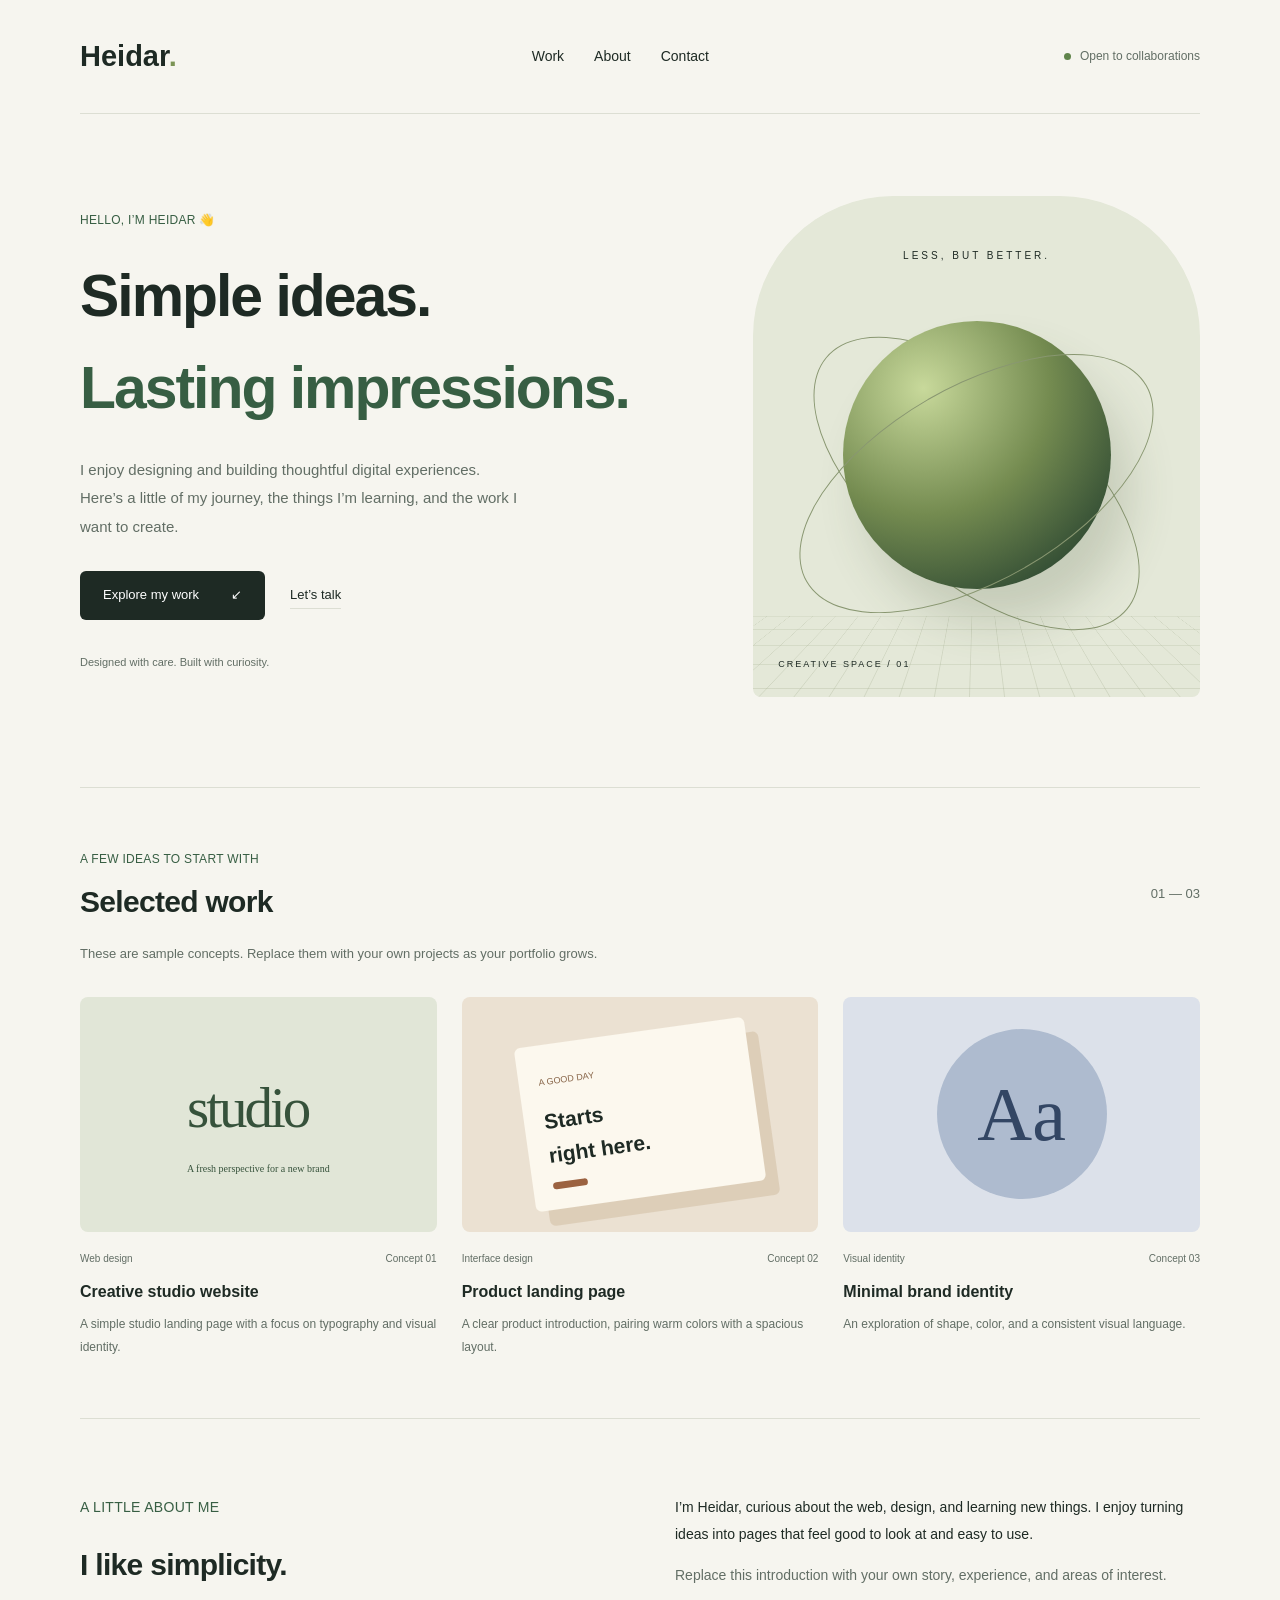
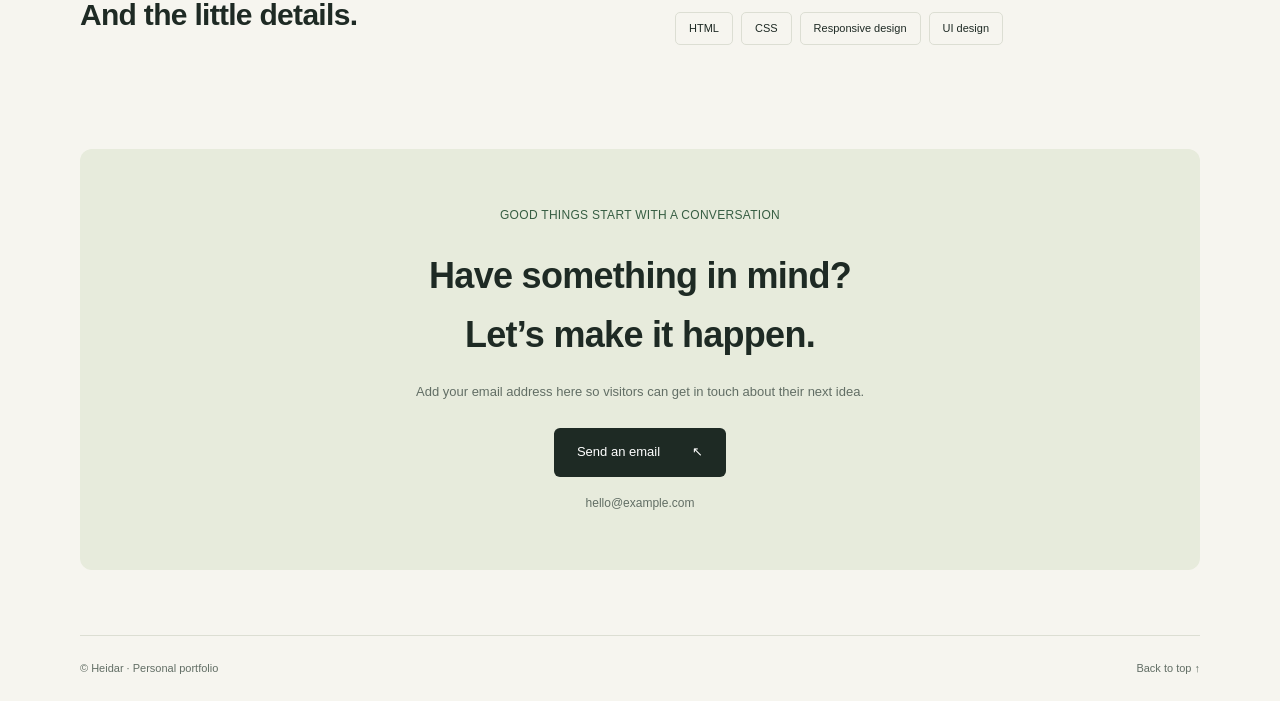
==== index.html @ d3fbb0aa "Create English static portfolio for cPanel hosting" ====
<!doctype html>
<html lang="en" dir="ltr">
<head>
  <meta charset="utf-8">
  <meta name="viewport" content="width=device-width, initial-scale=1">
  <meta name="description" content="Heidar’s personal portfolio. Explore selected projects, skills, and ways to get in touch.">
  <meta name="theme-color" content="#151d19">
  <title>Heidar — Personal Portfolio</title>
  <link rel="stylesheet" href="assets/style.css">
</head>
<body>
  <a class="skip" href="#main">Skip to content</a>
  <header class="header wrap">
    <a class="brand" href="./" aria-label="Home">Heidar<span>.</span></a>
    <nav aria-label="Main navigation"><a href="#projects">Work</a><a href="#about">About</a><a href="#contact">Contact</a></nav>
    <span class="availability"><i aria-hidden="true"></i> Open to collaborations</span>
  </header>
  <main id="main">
    <section class="hero wrap">
      <div class="hero-copy">
        <p class="eyebrow">HELLO, I’M HEIDAR 👋</p>
        <h1>Simple ideas.<br><em>Lasting impressions.</em></h1>
        <p class="intro">I enjoy designing and building thoughtful digital experiences. Here’s a little of my journey, the things I’m learning, and the work I want to create.</p>
        <div class="actions"><a class="button" href="#projects">Explore my work <span aria-hidden="true">↙</span></a><a class="text-link" href="#contact">Let’s talk</a></div>
        <p class="small-note">Designed with care. Built with curiosity.</p>
      </div>
      <div class="art" role="img" aria-label="Abstract green sphere with orbital lines">
        <span class="art-label" dir="ltr">LESS, BUT BETTER.</span>
        <div class="orbit orbit-one"></div><div class="orbit orbit-two"></div><div class="sphere"></div><div class="art-grid"></div>
        <span class="art-footer" dir="ltr">CREATIVE SPACE / 01</span>
      </div>
    </section>
    <section id="projects" class="section wrap">
      <div class="section-heading"><div><p class="eyebrow">A FEW IDEAS TO START WITH</p><h2>Selected work</h2></div><span class="muted">01 — 03</span></div>
      <p class="section-description">These are sample concepts. Replace them with your own projects as your portfolio grows.</p>
      <div class="projects">
        <article class="project"><div class="project-art visual-one" aria-hidden="true"><span class="mock-word">studio<span>A fresh perspective for a new brand</span></span></div><div class="project-meta"><span>Web design</span><span>Concept 01</span></div><h3>Creative studio website</h3><p>A simple studio landing page with a focus on typography and visual identity.</p></article>
        <article class="project"><div class="project-art visual-two" aria-hidden="true"><div class="mock-card"><span>A GOOD DAY</span><strong>Starts<br>right here.</strong><i></i></div></div><div class="project-meta"><span>Interface design</span><span>Concept 02</span></div><h3>Product landing page</h3><p>A clear product introduction, pairing warm colors with a spacious layout.</p></article>
        <article class="project"><div class="project-art visual-three" aria-hidden="true"><span class="mock-circle"></span><span class="mock-letter">Aa</span></div><div class="project-meta"><span>Visual identity</span><span>Concept 03</span></div><h3>Minimal brand identity</h3><p>An exploration of shape, color, and a consistent visual language.</p></article>
      </div>
    </section>
    <section id="about" class="section wrap about">
      <div><p class="eyebrow">A LITTLE ABOUT ME</p><h2>I like simplicity.<br>And the little details.</h2></div>
      <div><p>I’m Heidar, curious about the web, design, and learning new things. I enjoy turning ideas into pages that feel good to look at and easy to use.</p><p class="muted">Replace this introduction with your own story, experience, and areas of interest.</p><div class="skills" aria-label="Skills"><span dir="ltr">HTML</span><span dir="ltr">CSS</span><span>Responsive design</span><span>UI design</span></div></div>
    </section>
    <section id="contact" class="contact wrap"><p class="eyebrow">GOOD THINGS START WITH A CONVERSATION</p><h2>Have something in mind?<br>Let’s make it happen.</h2><p>Add your email address here so visitors can get in touch about their next idea.</p><a class="button" href="mailto:hello@example.com">Send an email <span aria-hidden="true">↖</span></a><span class="email" dir="ltr">hello@example.com</span></section>
  </main>
  <footer class="wrap footer"><span>© Heidar · Personal portfolio</span><a href="#main">Back to top ↑</a></footer>
</body>
</html>
---- assets/style.css ----
:root{--bg:#f6f5ef;--ink:#1e2a24;--muted:#626e65;--green:#375e43;--line:#dcded3;--lime:#d7e6ad}*{box-sizing:border-box}html{scroll-behavior:smooth;scroll-padding-top:30px}body{margin:0;background:var(--bg);color:var(--ink);font-family:Arial,Helvetica,sans-serif;line-height:1.9}a{color:inherit;text-decoration:none}a:focus-visible{outline:3px solid #71984a;outline-offset:6px}a:hover{color:var(--green)}.wrap{width:min(1120px,calc(100% - 64px));margin-inline:auto}.header{display:flex;align-items:center;justify-content:space-between;padding-block:29px;border-bottom:1px solid var(--line);gap:20px}.brand{font-size:29px;font-weight:bold}.brand span{color:#7b9455}nav{display:flex;gap:30px;font-size:14px}.availability{display:flex;align-items:center;gap:9px;color:var(--muted);font-size:12px}.availability i{width:7px;height:7px;background:#60844b;border-radius:50%}.hero{display:grid;grid-template-columns:1.35fr 1fr;gap:70px;align-items:center;padding-block:82px 90px}.eyebrow{font-size:12px;color:var(--green);margin:0 0 19px;letter-spacing:.3px}h1{font-size:clamp(38px,4.6vw,62px);line-height:1.55;letter-spacing:-2px;margin:0 0 23px}h1 em{font-style:normal;color:var(--green)}.intro{max-width:440px;color:var(--muted);font-size:15px}.actions{display:flex;gap:25px;align-items:center;margin-top:30px}.button{background:var(--ink);color:white;display:inline-flex;align-items:center;gap:32px;border-radius:6px;padding:12px 23px;font-size:13px}.button:hover{background:var(--green);color:white}.text-link{font-size:13px;border-bottom:1px solid var(--line)}.small-note{font-size:11px;color:var(--muted);margin-top:32px}.art{position:relative;aspect-ratio:1/1.12;background:#e4e8d8;border-radius:140px 140px 8px 8px;overflow:hidden;isolation:isolate}.art-label{position:absolute;top:50px;width:100%;text-align:center;font-size:10px;letter-spacing:3px}.sphere{position:absolute;width:60%;aspect-ratio:1;top:25%;left:20%;border-radius:50%;background:radial-gradient(circle at 30% 25%,#c8d99b,#748b50 46%,#2b4631 86%);box-shadow:20px 35px 45px #45573430;z-index:2}.orbit{position:absolute;border:1px solid #899771;border-radius:50%;width:88%;height:39%;top:38%;left:6%;transform:rotate(-30deg);z-index:3}.orbit-two{transform:rotate(40deg);z-index:1}.art-grid{position:absolute;inset:70% -30% -30%;background-image:linear-gradient(#abb59855 1px,transparent 1px),linear-gradient(90deg,#abb59855 1px,transparent 1px);background-size:35px 35px;transform:perspective(160px) rotateX(35deg)}.art-footer{position:absolute;bottom:23px;left:25px;font-size:9px;letter-spacing:2px}.section{padding-block:60px;border-top:1px solid var(--line)}.section-heading{display:flex;justify-content:space-between;align-items:center}.section-heading .eyebrow{margin-bottom:7px}h2{font-size:30px;line-height:1.65;letter-spacing:-.7px;margin:0 0 15px}.muted,.section-description{color:var(--muted);font-size:13px}.section-description{margin:0 0 30px}.projects{display:grid;grid-template-columns:repeat(3,1fr);gap:25px}.project-art{height:235px;position:relative;display:grid;place-items:center;overflow:hidden;border-radius:8px}.visual-one{background:#e1e6d7}.mock-word{font-family:Georgia,serif;font-size:57px;letter-spacing:-3px;color:#36523b}.mock-word span{display:block;font:10px Tahoma;letter-spacing:0;text-align:center}.visual-two{background:#ebe1d2}.mock-card{background:#fcf8ee;width:65%;padding:20px;transform:rotate(-8deg);box-shadow:12px 16px 0 #cfbba080;border-radius:6px}.mock-card>span{font-size:9px;color:#866346}.mock-card strong{display:block;font-size:21px;line-height:1.6;margin:10px 0}.mock-card i{display:block;width:35px;height:7px;background:#9b6240;border-radius:5px}.visual-three{background:#dce1ea}.mock-circle{position:absolute;width:170px;height:170px;background:#aebbcf;border-radius:50%}.mock-letter{font:76px Georgia,serif;z-index:1;color:#334664}.project-meta{display:flex;justify-content:space-between;color:var(--muted);font-size:10px;margin-top:17px}.project h3{font-size:16px;margin:9px 0 6px}.project p{font-size:12px;color:var(--muted);margin:0}.about{display:grid;grid-template-columns:1fr 1fr;gap:70px;padding-block:75px}.about p{font-size:14px;margin-top:0}.skills{display:flex;flex-wrap:wrap;gap:8px;margin-top:24px}.skills span{border:1px solid var(--line);padding:5px 13px;border-radius:5px;font-size:11px}.contact{background:#e7ebdc;border-radius:12px;padding:55px;text-align:center;margin-block:20px 65px}.contact h2{font-size:36px}.contact>p:not(.eyebrow){color:var(--muted);font-size:13px;margin-bottom:24px}.email{display:block;font-size:12px;color:var(--muted);margin-top:15px}.footer{display:flex;justify-content:space-between;border-top:1px solid var(--line);padding-block:22px;color:var(--muted);font-size:11px}.skip{position:absolute;top:-100px;right:20px;background:var(--ink);color:white;padding:10px;z-index:10}.skip:focus{top:10px}@media(max-width:800px){.hero{gap:30px;padding-block:50px}.projects{gap:15px}.project-art{height:190px}.about{gap:35px}nav{gap:18px}.availability{display:none}}@media(max-width:600px){.wrap{width:calc(100% - 36px)}.header{padding-block:20px}.brand{font-size:24px}nav{font-size:12px;gap:16px}.hero{grid-template-columns:1fr;gap:35px;padding-block:40px 50px}h1{font-size:39px}.art{max-width:340px;width:100%;justify-self:center;aspect-ratio:1}.projects{grid-template-columns:1fr;gap:32px}.project-art{height:260px}.section{padding-block:40px}h2{font-size:26px}.about{grid-template-columns:1fr;gap:15px}.contact{padding:35px 22px;margin-bottom:40px}.contact h2{font-size:29px}.footer{font-size:10px;gap:15px}.actions{gap:20px}}@media(prefers-reduced-motion:reduce){html{scroll-behavior:auto}}
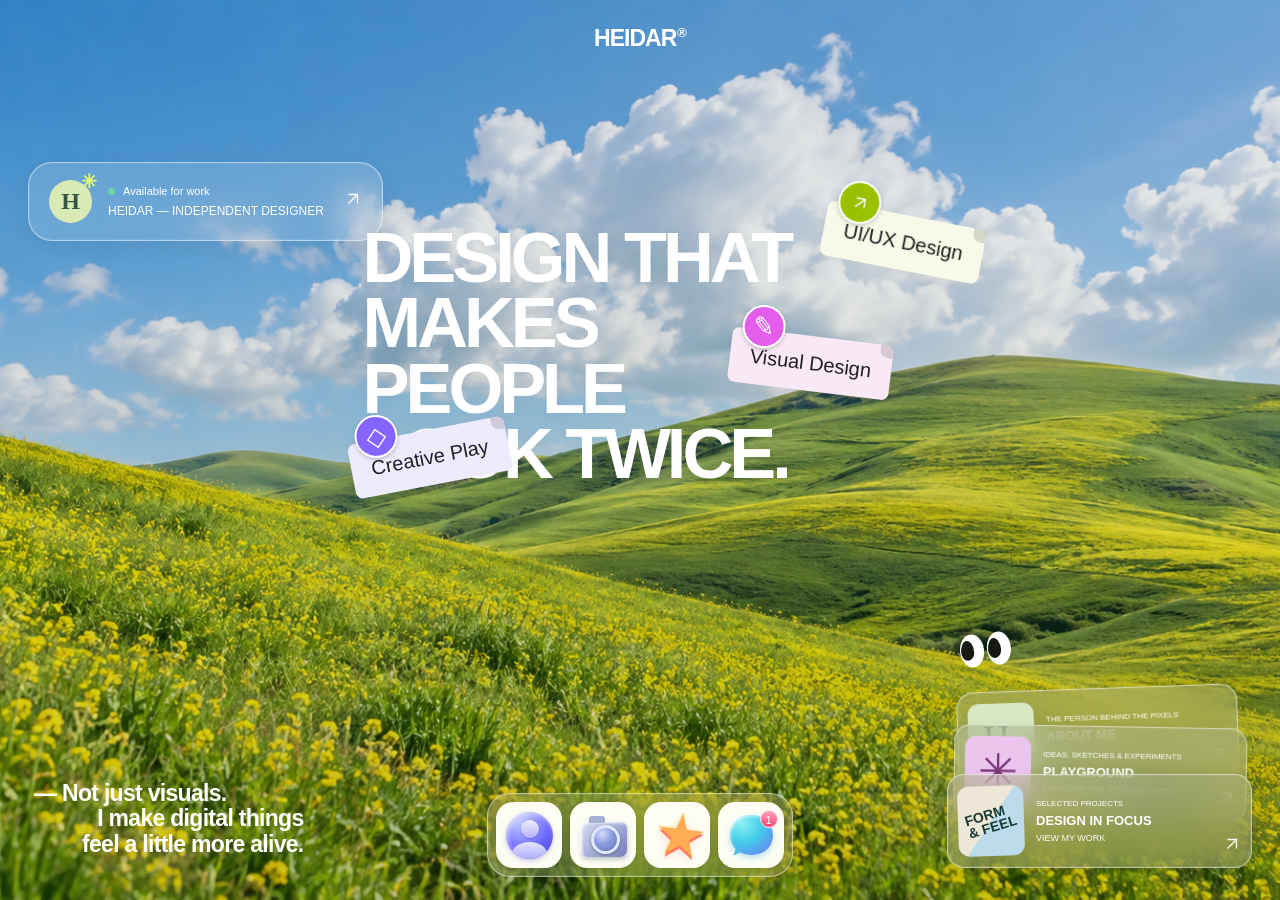
==== commit 0e1fa55a: "Redesign portfolio with landscape landing and glass navigation" ====
--- a/index.html
+++ b/index.html
@@ -1,50 +1,34 @@
 <!doctype html>
-<html lang="en" dir="ltr">
+<html lang="en">
 <head>
-  <meta charset="utf-8">
-  <meta name="viewport" content="width=device-width, initial-scale=1">
-  <meta name="description" content="Heidar’s personal portfolio. Explore selected projects, skills, and ways to get in touch.">
-  <meta name="theme-color" content="#151d19">
-  <title>Heidar — Personal Portfolio</title>
-  <link rel="stylesheet" href="assets/style.css">
+<meta charset="utf-8"><meta name="viewport" content="width=device-width, initial-scale=1">
+<meta name="description" content="Heidar — independent designer creating thoughtful digital experiences, visual identities and creative experiments.">
+<meta name="theme-color" content="#628791"><title>Heidar — Designer & Creative</title>
+<link rel="stylesheet" href="assets/style.css">
 </head>
-<body>
-  <a class="skip" href="#main">Skip to content</a>
-  <header class="header wrap">
-    <a class="brand" href="./" aria-label="Home">Heidar<span>.</span></a>
-    <nav aria-label="Main navigation"><a href="#projects">Work</a><a href="#about">About</a><a href="#contact">Contact</a></nav>
-    <span class="availability"><i aria-hidden="true"></i> Open to collaborations</span>
-  </header>
-  <main id="main">
-    <section class="hero wrap">
-      <div class="hero-copy">
-        <p class="eyebrow">HELLO, I’M HEIDAR 👋</p>
-        <h1>Simple ideas.<br><em>Lasting impressions.</em></h1>
-        <p class="intro">I enjoy designing and building thoughtful digital experiences. Here’s a little of my journey, the things I’m learning, and the work I want to create.</p>
-        <div class="actions"><a class="button" href="#projects">Explore my work <span aria-hidden="true">↙</span></a><a class="text-link" href="#contact">Let’s talk</a></div>
-        <p class="small-note">Designed with care. Built with curiosity.</p>
-      </div>
-      <div class="art" role="img" aria-label="Abstract green sphere with orbital lines">
-        <span class="art-label" dir="ltr">LESS, BUT BETTER.</span>
-        <div class="orbit orbit-one"></div><div class="orbit orbit-two"></div><div class="sphere"></div><div class="art-grid"></div>
-        <span class="art-footer" dir="ltr">CREATIVE SPACE / 01</span>
-      </div>
-    </section>
-    <section id="projects" class="section wrap">
-      <div class="section-heading"><div><p class="eyebrow">A FEW IDEAS TO START WITH</p><h2>Selected work</h2></div><span class="muted">01 — 03</span></div>
-      <p class="section-description">These are sample concepts. Replace them with your own projects as your portfolio grows.</p>
-      <div class="projects">
-        <article class="project"><div class="project-art visual-one" aria-hidden="true"><span class="mock-word">studio<span>A fresh perspective for a new brand</span></span></div><div class="project-meta"><span>Web design</span><span>Concept 01</span></div><h3>Creative studio website</h3><p>A simple studio landing page with a focus on typography and visual identity.</p></article>
-        <article class="project"><div class="project-art visual-two" aria-hidden="true"><div class="mock-card"><span>A GOOD DAY</span><strong>Starts<br>right here.</strong><i></i></div></div><div class="project-meta"><span>Interface design</span><span>Concept 02</span></div><h3>Product landing page</h3><p>A clear product introduction, pairing warm colors with a spacious layout.</p></article>
-        <article class="project"><div class="project-art visual-three" aria-hidden="true"><span class="mock-circle"></span><span class="mock-letter">Aa</span></div><div class="project-meta"><span>Visual identity</span><span>Concept 03</span></div><h3>Minimal brand identity</h3><p>An exploration of shape, color, and a consistent visual language.</p></article>
-      </div>
-    </section>
-    <section id="about" class="section wrap about">
-      <div><p class="eyebrow">A LITTLE ABOUT ME</p><h2>I like simplicity.<br>And the little details.</h2></div>
-      <div><p>I’m Heidar, curious about the web, design, and learning new things. I enjoy turning ideas into pages that feel good to look at and easy to use.</p><p class="muted">Replace this introduction with your own story, experience, and areas of interest.</p><div class="skills" aria-label="Skills"><span dir="ltr">HTML</span><span dir="ltr">CSS</span><span>Responsive design</span><span>UI design</span></div></div>
-    </section>
-    <section id="contact" class="contact wrap"><p class="eyebrow">GOOD THINGS START WITH A CONVERSATION</p><h2>Have something in mind?<br>Let’s make it happen.</h2><p>Add your email address here so visitors can get in touch about their next idea.</p><a class="button" href="mailto:hello@example.com">Send an email <span aria-hidden="true">↖</span></a><span class="email" dir="ltr">hello@example.com</span></section>
-  </main>
-  <footer class="wrap footer"><span>© Heidar · Personal portfolio</span><a href="#main">Back to top ↑</a></footer>
-</body>
-</html>
+<body class="landing">
+<a class="skip" href="#main">Skip to content</a>
+<header class="wordmark"><a href="./">HEIDAR<span>®</span></a></header>
+<main id="main" class="scene">
+<a class="designer glass" href="about.html"><span class="avatar" aria-hidden="true">H<span>✳</span></span><span><span class="status"><i></i>Available for work</span><strong>HEIDAR — INDEPENDENT DESIGNER</strong></span><span class="designer-arrow"><svg viewBox="0 0 24 24" width="18" height="18" fill="none" stroke="currentColor" stroke-width="1.7" aria-hidden="true"><path d="M6 18 18 6M6 6h12v12"/></svg></span></a>
+<div class="headline">
+<h1>DESIGN THAT<br>MAKES<br>PEOPLE<br>LOOK TWICE.</h1>
+<a class="sticker sticker-ui" href="work.html"><span class="sticker-icon"><svg viewBox="0 0 24 24" width="18" height="18" fill="none" stroke="currentColor" stroke-width="1.7" aria-hidden="true"><path d="M6 18 18 6M6 6h12v12"/></svg></span><span>UI/UX Design</span><i></i></a>
+<a class="sticker sticker-art" href="playground.html"><span class="sticker-icon">✎</span><span>Visual Design</span><i></i></a>
+<a class="sticker sticker-3d" href="playground.html"><span class="sticker-icon">◇</span><span>Creative Play</span><i></i></a>
+</div>
+<p class="manifesto"><span aria-hidden="true">—</span> Not just visuals.<br><span class="indent">I make digital things<br>feel a little more alive.</span></p>
+<div class="eyes" aria-hidden="true"><span></span><span></span></div>
+<div class="project-stack" aria-label="Explore my portfolio">
+<a class="stack-card card-back glass" href="about.html"><span class="thumb thumb-about">H.</span><span class="card-copy"><small>THE PERSON BEHIND THE PIXELS</small><strong>ABOUT ME</strong><span>Read my story</span></span><span class="card-arrow"><svg viewBox="0 0 24 24" width="18" height="18" fill="none" stroke="currentColor" stroke-width="1.7" aria-hidden="true"><path d="M6 18 18 6M6 6h12v12"/></svg></span></a>
+<a class="stack-card card-middle glass" href="playground.html"><span class="thumb thumb-play">✳</span><span class="card-copy"><small>IDEAS, SKETCHES & EXPERIMENTS</small><strong>PLAYGROUND</strong><span>Explore the possibilities</span></span><span class="card-arrow"><svg viewBox="0 0 24 24" width="18" height="18" fill="none" stroke="currentColor" stroke-width="1.7" aria-hidden="true"><path d="M6 18 18 6M6 6h12v12"/></svg></span></a>
+<a class="stack-card card-front glass" href="work.html"><span class="thumb thumb-work"><span>FORM<br>& FEEL</span></span><span class="card-copy"><small>SELECTED PROJECTS</small><strong>DESIGN IN FOCUS</strong><span>View my work</span></span><span class="card-arrow"><svg viewBox="0 0 24 24" width="18" height="18" fill="none" stroke="currentColor" stroke-width="1.7" aria-hidden="true"><path d="M6 18 18 6M6 6h12v12"/></svg></span></a>
+</div>
+</main>
+<nav class="dock glass" aria-label="Main navigation">
+<a class="dock-link" href="about.html" aria-label="About me"><span class="dock-icon icon-person" aria-hidden="true"><i></i></span><span class="tooltip">About me</span></a>
+<a class="dock-link" href="work.html" aria-label="Selected work"><span class="dock-icon icon-camera" aria-hidden="true"><i></i></span><span class="tooltip">Work</span></a>
+<a class="dock-link" href="playground.html" aria-label="Creative playground"><span class="dock-icon icon-star" aria-hidden="true">★</span><span class="tooltip">Playground</span></a>
+<a class="dock-link" href="contact.html" aria-label="Get in touch"><span class="dock-icon icon-chat" aria-hidden="true"><i>1</i></span><span class="tooltip">Let’s talk</span></a>
+</nav>
+</body></html>
--- a/assets/style.css
+++ b/assets/style.css
@@ -1 +1,3 @@
-:root{--bg:#f6f5ef;--ink:#1e2a24;--muted:#626e65;--green:#375e43;--line:#dcded3;--lime:#d7e6ad}*{box-sizing:border-box}html{scroll-behavior:smooth;scroll-padding-top:30px}body{margin:0;background:var(--bg);color:var(--ink);font-family:Arial,Helvetica,sans-serif;line-height:1.9}a{color:inherit;text-decoration:none}a:focus-visible{outline:3px solid #71984a;outline-offset:6px}a:hover{color:var(--green)}.wrap{width:min(1120px,calc(100% - 64px));margin-inline:auto}.header{display:flex;align-items:center;justify-content:space-between;padding-block:29px;border-bottom:1px solid var(--line);gap:20px}.brand{font-size:29px;font-weight:bold}.brand span{color:#7b9455}nav{display:flex;gap:30px;font-size:14px}.availability{display:flex;align-items:center;gap:9px;color:var(--muted);font-size:12px}.availability i{width:7px;height:7px;background:#60844b;border-radius:50%}.hero{display:grid;grid-template-columns:1.35fr 1fr;gap:70px;align-items:center;padding-block:82px 90px}.eyebrow{font-size:12px;color:var(--green);margin:0 0 19px;letter-spacing:.3px}h1{font-size:clamp(38px,4.6vw,62px);line-height:1.55;letter-spacing:-2px;margin:0 0 23px}h1 em{font-style:normal;color:var(--green)}.intro{max-width:440px;color:var(--muted);font-size:15px}.actions{display:flex;gap:25px;align-items:center;margin-top:30px}.button{background:var(--ink);color:white;display:inline-flex;align-items:center;gap:32px;border-radius:6px;padding:12px 23px;font-size:13px}.button:hover{background:var(--green);color:white}.text-link{font-size:13px;border-bottom:1px solid var(--line)}.small-note{font-size:11px;color:var(--muted);margin-top:32px}.art{position:relative;aspect-ratio:1/1.12;background:#e4e8d8;border-radius:140px 140px 8px 8px;overflow:hidden;isolation:isolate}.art-label{position:absolute;top:50px;width:100%;text-align:center;font-size:10px;letter-spacing:3px}.sphere{position:absolute;width:60%;aspect-ratio:1;top:25%;left:20%;border-radius:50%;background:radial-gradient(circle at 30% 25%,#c8d99b,#748b50 46%,#2b4631 86%);box-shadow:20px 35px 45px #45573430;z-index:2}.orbit{position:absolute;border:1px solid #899771;border-radius:50%;width:88%;height:39%;top:38%;left:6%;transform:rotate(-30deg);z-index:3}.orbit-two{transform:rotate(40deg);z-index:1}.art-grid{position:absolute;inset:70% -30% -30%;background-image:linear-gradient(#abb59855 1px,transparent 1px),linear-gradient(90deg,#abb59855 1px,transparent 1px);background-size:35px 35px;transform:perspective(160px) rotateX(35deg)}.art-footer{position:absolute;bottom:23px;left:25px;font-size:9px;letter-spacing:2px}.section{padding-block:60px;border-top:1px solid var(--line)}.section-heading{display:flex;justify-content:space-between;align-items:center}.section-heading .eyebrow{margin-bottom:7px}h2{font-size:30px;line-height:1.65;letter-spacing:-.7px;margin:0 0 15px}.muted,.section-description{color:var(--muted);font-size:13px}.section-description{margin:0 0 30px}.projects{display:grid;grid-template-columns:repeat(3,1fr);gap:25px}.project-art{height:235px;position:relative;display:grid;place-items:center;overflow:hidden;border-radius:8px}.visual-one{background:#e1e6d7}.mock-word{font-family:Georgia,serif;font-size:57px;letter-spacing:-3px;color:#36523b}.mock-word span{display:block;font:10px Tahoma;letter-spacing:0;text-align:center}.visual-two{background:#ebe1d2}.mock-card{background:#fcf8ee;width:65%;padding:20px;transform:rotate(-8deg);box-shadow:12px 16px 0 #cfbba080;border-radius:6px}.mock-card>span{font-size:9px;color:#866346}.mock-card strong{display:block;font-size:21px;line-height:1.6;margin:10px 0}.mock-card i{display:block;width:35px;height:7px;background:#9b6240;border-radius:5px}.visual-three{background:#dce1ea}.mock-circle{position:absolute;width:170px;height:170px;background:#aebbcf;border-radius:50%}.mock-letter{font:76px Georgia,serif;z-index:1;color:#334664}.project-meta{display:flex;justify-content:space-between;color:var(--muted);font-size:10px;margin-top:17px}.project h3{font-size:16px;margin:9px 0 6px}.project p{font-size:12px;color:var(--muted);margin:0}.about{display:grid;grid-template-columns:1fr 1fr;gap:70px;padding-block:75px}.about p{font-size:14px;margin-top:0}.skills{display:flex;flex-wrap:wrap;gap:8px;margin-top:24px}.skills span{border:1px solid var(--line);padding:5px 13px;border-radius:5px;font-size:11px}.contact{background:#e7ebdc;border-radius:12px;padding:55px;text-align:center;margin-block:20px 65px}.contact h2{font-size:36px}.contact>p:not(.eyebrow){color:var(--muted);font-size:13px;margin-bottom:24px}.email{display:block;font-size:12px;color:var(--muted);margin-top:15px}.footer{display:flex;justify-content:space-between;border-top:1px solid var(--line);padding-block:22px;color:var(--muted);font-size:11px}.skip{position:absolute;top:-100px;right:20px;background:var(--ink);color:white;padding:10px;z-index:10}.skip:focus{top:10px}@media(max-width:800px){.hero{gap:30px;padding-block:50px}.projects{gap:15px}.project-art{height:190px}.about{gap:35px}nav{gap:18px}.availability{display:none}}@media(max-width:600px){.wrap{width:calc(100% - 36px)}.header{padding-block:20px}.brand{font-size:24px}nav{font-size:12px;gap:16px}.hero{grid-template-columns:1fr;gap:35px;padding-block:40px 50px}h1{font-size:39px}.art{max-width:340px;width:100%;justify-self:center;aspect-ratio:1}.projects{grid-template-columns:1fr;gap:32px}.project-art{height:260px}.section{padding-block:40px}h2{font-size:26px}.about{grid-template-columns:1fr;gap:15px}.contact{padding:35px 22px;margin-bottom:40px}.contact h2{font-size:29px}.footer{font-size:10px;gap:15px}.actions{gap:20px}}@media(prefers-reduced-motion:reduce){html{scroll-behavior:auto}}
+:root{--white:#fff;--ink:#172b29;--lime:#bada03}*{box-sizing:border-box}body{margin:0;font-family:Arial,Helvetica,sans-serif}a{color:inherit;text-decoration:none}a:focus-visible{outline:3px solid #e6ff74;outline-offset:6px}button,a{-webkit-tap-highlight-color:transparent}.landing{color:white;background:#63858d url('landscape.png') center center/cover no-repeat;min-height:100svh;position:relative;isolation:isolate}.landing:before{content:"";position:absolute;inset:0;background:linear-gradient(180deg,#18344424,#18331e19 50%,#10270836);z-index:-1}.wordmark{text-align:center;position:absolute;top:25px;left:0;right:0;z-index:5;font-weight:800;font-size:23px;letter-spacing:-1px}.wordmark span{font-size:13px;vertical-align:top;margin-left:1px}.scene{position:relative;min-height:100svh}.glass{background:#ffffff23;border:1px solid #ffffff80;box-shadow:inset 0 0 0 1px #ffffff12,0 5px 18px #16291812;-webkit-backdrop-filter:blur(18px);backdrop-filter:blur(18px)}.designer{position:absolute;top:18%;left:28px;display:flex;align-items:center;gap:16px;padding:17px 20px;border-radius:24px;width:355px;transition:background .2s}.designer:hover{background:#ffffff35}.avatar{position:relative;width:43px;height:43px;border-radius:50%;background:#daeab5;color:#345845;display:grid;place-items:center;font:bold 24px Georgia;flex-shrink:0}.avatar>span{position:absolute;font-size:19px;top:-10px;right:-5px;color:#e5ff75}.status{display:flex;align-items:center;gap:8px;font-size:11px;margin-bottom:7px}.status i{width:7px;height:7px;background:#6fd5a4;border-radius:50%}.designer strong{font-size:12px;font-weight:500;display:block;white-space:nowrap}.designer-arrow{font-size:19px;margin-left:auto}.headline{position:absolute;top:25%;left:50%;transform:translateX(-50%);width:555px}h1{font-size:clamp(58px,5.5vw,90px);font-weight:850;line-height:.93;letter-spacing:-4px;margin:0;text-shadow:0 2px 18px #25462108}.sticker{position:absolute;display:flex;align-items:center;justify-content:center;border-radius:7px;color:#202120;padding:16px 20px;font-size:20px;font-weight:500;box-shadow:0 5px 10px #00000008;white-space:nowrap;transition:translate .2s}.sticker:hover{translate:0 -5px}.sticker-ui{right:-66px;top:-10px;background:#f7fae9;transform:rotate(11deg)}.sticker-art{right:26px;top:111px;background:#f8e9f5;transform:rotate(7deg)}.sticker-3d{left:-12px;top:205px;background:#efebff;transform:rotate(-11deg)}.sticker-icon{position:absolute;top:-25px;left:9px;width:43px;height:43px;border-radius:50%;border:2px solid white;display:grid;place-items:center;color:white;font-size:26px;box-shadow:0 2px 4px #0003}.sticker-ui .sticker-icon{background:#9ac100}.sticker-art .sticker-icon{background:#e55deb}.sticker-3d .sticker-icon{background:#8664ff}.sticker i{position:absolute;right:0;top:0;width:13px;height:13px;background:#0002;border-radius:0 6px 0 8px}.manifesto{position:absolute;bottom:43px;left:34px;font-size:23px;line-height:1.1;letter-spacing:-.7px;font-weight:600;margin:0}.manifesto .indent{display:block;text-align:right;margin-left:48px}.eyes{position:absolute;right:21%;bottom:26%;display:flex;gap:3px;transform:rotate(-6deg)}.eyes span{display:block;width:24px;height:33px;border-radius:50%;background:white;position:relative}.eyes span:after{content:"";position:absolute;left:1px;bottom:4px;width:13px;height:20px;background:#171915;border-radius:50%;border-bottom:3px solid white}.dock{position:fixed;bottom:23px;left:50%;transform:translateX(-50%);display:flex;gap:8px;padding:8px;border-radius:23px;z-index:10}.dock-link{position:relative;background:#fdfdf2;width:66px;height:66px;border-radius:17px;display:grid;place-items:center;transition:transform .2s;box-shadow:0 2px 4px #0001}.dock-link:hover,.dock-link:focus-visible{transform:translateY(-8px)}.tooltip{position:absolute;bottom:calc(100% + 15px);left:50%;transform:translateX(-50%);white-space:nowrap;background:#263d35e8;padding:7px 12px;border-radius:8px;font-size:12px;opacity:0;pointer-events:none;transition:opacity .2s}.dock-link:hover .tooltip,.dock-link:focus-visible .tooltip{opacity:1}.dock-icon{display:block;width:47px;height:47px;position:relative}.icon-person{border-radius:50%;background:radial-gradient(circle at 35% 25%,#c0ceff,#6e6aff 55%,#443ac9);box-shadow:inset 2px 3px 5px #fff9,0 2px 5px #685ed555;overflow:hidden}.icon-person:before{content:"";position:absolute;top:8px;left:15px;width:18px;height:18px;border-radius:50%;background:linear-gradient(#f0edff,#b2b0ff);box-shadow:0 1px 3px #32388066}.icon-person:after{content:"";position:absolute;bottom:-7px;left:6px;width:35px;height:24px;border-radius:50%;background:linear-gradient(#e5e5ff,#9a98fa)}.icon-camera{height:36px;margin-top:7px;border-radius:7px;background:linear-gradient(135deg,#dce2f6,#737dba);box-shadow:inset 2px 2px 3px white,1px 3px 4px #52607d50}.icon-camera:before{content:"";position:absolute;top:-5px;left:9px;width:16px;height:7px;border-radius:3px 3px 0 0;background:#a6b2d5}.icon-camera i{position:absolute;width:29px;height:29px;top:4px;left:11px;border-radius:50%;border:3px solid #e1e7ff;background:radial-gradient(circle at 35% 25%,#d5dcff,#8d9cdb 45%,#6173b8);box-shadow:0 1px 3px #3337}.icon-star{font-size:59px;line-height:47px;color:#ffad54;text-shadow:1px 3px 0 #ff785f,-1px -1px 3px #ffeebb,0 4px 7px #e7647144;transform:rotate(7deg)}.icon-chat{width:43px;height:40px;border-radius:48%;background:radial-gradient(circle at 28% 20%,#8bf2f4,#42cbe9 45%,#6489f0 85%);box-shadow:inset 1px 2px 3px #fff8,0 3px 6px #55b7ed66}.icon-chat:after{content:"";position:absolute;bottom:-3px;left:5px;border:6px solid transparent;border-left-color:#52bde6;transform:rotate(18deg)}.icon-chat i{position:absolute;right:-5px;top:-5px;width:18px;height:18px;border-radius:50%;background:linear-gradient(#ffa2c0,#ff426d);color:white;font-style:normal;font-size:11px;text-align:center;line-height:18px;border:1px solid #ffe4ee}.project-stack{position:absolute;width:305px;height:180px;bottom:32px;right:28px}.stack-card{position:absolute;right:0;width:305px;height:94px;border-radius:17px;display:flex;align-items:center;gap:12px;padding:10px;transition:transform .25s,background .25s;transform-origin:bottom center;background:#adb39165}.card-back{top:0;width:281px;right:12px;transform:rotate(-2deg)}.card-middle{top:38px;width:293px;right:6px;transform:rotate(1deg)}.card-front{top:86px}.stack-card:hover,.stack-card:focus-visible{transform:translate(-12px,-45px);background:#718475ed;z-index:4}.thumb{width:66px;height:70px;flex-shrink:0;border-radius:11px;display:grid;place-items:center;overflow:hidden}.thumb-work{background:linear-gradient(125deg,#ede7d7 50%,#bcdcec 50%);color:#183c34;transform:rotate(-2deg)}.thumb-work>span{font-size:14px;line-height:.95;font-weight:900;transform:rotate(-15deg)}.thumb-play{background:#ecc5ee;color:#7b387c;font-size:48px}.thumb-about{background:#d8e9c4;color:#38664a;font:38px Georgia}.card-copy{display:flex;flex-direction:column;gap:5px}.card-copy small{font-size:8px}.card-copy strong{font-size:13px}.card-copy>span{font-size:9px;text-transform:uppercase}.card-arrow{margin-left:auto;align-self:flex-end;font-size:16px}.skip{position:absolute;top:-100px;left:15px;background:#173c2f;padding:12px;z-index:20}.skip:focus{top:15px}.inner{background:#f4f4e9;color:var(--ink);min-height:100svh}.inner-header{display:flex;justify-content:space-between;align-items:center;max-width:1100px;margin:auto;padding:30px 28px;border-bottom:1px solid #d4d9cc}.inner-brand{font-weight:900;font-size:23px;letter-spacing:-1px}.inner-header nav{display:flex;gap:25px;font-size:13px}.inner-header [aria-current]{border-bottom:1px solid;padding-bottom:5px}.page{max-width:1100px;margin:auto;padding:70px 28px}.page .eyebrow{text-transform:uppercase;font-size:12px;letter-spacing:2px;color:#607453}.page h1{font-size:clamp(45px,7vw,85px);line-height:1.05;letter-spacing:-3px;margin:22px 0 30px}.page .lead{max-width:620px;font-size:19px;line-height:1.7;color:#5c6b5e}.page-grid{display:grid;grid-template-columns:repeat(3,1fr);gap:22px;margin-top:45px}.sample{border:1px solid #d4d9cc;border-radius:18px;padding:18px}.sample-art{height:210px;border-radius:10px;display:grid;place-items:center;background:#d8e7c4;font:bold 45px Georgia;color:#43614a}.sample:nth-child(2) .sample-art{background:#eacbdf;color:#8c5480}.sample:nth-child(3) .sample-art{background:#d2deec;color:#485e7e}.sample h2{font-size:20px;margin-top:22px}.sample p,.page-copy{font-size:15px;line-height:1.8;color:#5c6b5e}.page-copy{max-width:650px}.tags{display:flex;gap:10px;flex-wrap:wrap;margin:25px 0}.tags span{padding:9px 14px;border:1px solid #cdd5c3;border-radius:50px;font-size:13px}.contact-link{display:inline-block;background:#284c37;color:white;padding:16px 25px;border-radius:10px;margin-top:15px}.page-footer{margin-top:65px;font-size:12px;color:#607453;border-top:1px solid #d4d9cc;padding-top:20px}@media(min-width:1700px){.headline{width:600px;top:26%}.sticker-art{top:135px}.sticker-3d{top:225px}}@media(max-width:1150px){.designer{top:13%;width:300px;padding:14px}.designer strong{font-size:10px}.headline{top:30%;width:470px}h1{font-size:70px}.sticker-ui{right:-15px}.sticker-art{top:90px;right:15px}.sticker-3d{top:165px}.sticker{font-size:16px;padding:13px 16px}.manifesto{font-size:18px;bottom:140px;left:25px}.project-stack{width:270px;right:20px;bottom:135px}.stack-card{width:270px}.card-back{width:246px}.card-middle{width:258px}.eyes{display:none}}@media(max-width:700px){.landing{background-position:45% center}.wordmark{top:22px;font-size:20px}.scene{min-height:980px}.designer{top:90px;left:22px;right:22px;width:auto;max-width:355px}.headline{top:255px;width:calc(100% - 50px);max-width:420px}h1{font-size:clamp(49px,11.8vw,70px);letter-spacing:-2.5px}.sticker-ui{top:-35px;right:5px;transform:rotate(9deg)}.sticker-art{top:103px;right:0}.sticker-3d{top:195px;left:0}.sticker{font-size:14px;padding:12px 14px}.sticker-icon{width:32px;height:32px;top:-21px;font-size:21px}.manifesto{top:575px;bottom:auto;left:25px;font-size:20px}.project-stack{top:685px;bottom:auto;right:22px;width:305px}.stack-card{width:305px}.card-back{width:281px}.card-middle{width:293px}.dock{bottom:16px;padding:7px;border-radius:21px}.dock-link{width:58px;height:58px;border-radius:15px}.dock-icon{transform:scale(.9)}.tooltip{display:none}.page-grid{grid-template-columns:1fr}.inner-header{align-items:flex-start;gap:20px}.inner-header nav{gap:12px;flex-wrap:wrap;font-size:12px}.page{padding-top:45px}.page h1{font-size:49px}.page .lead{font-size:17px}}@media(prefers-reduced-motion:reduce){*{transition:none!important}}
+@media(hover:hover) and (min-width:701px){.project-stack:hover .card-back,.project-stack:focus-within .card-back{top:-110px;transform:rotate(-3deg)}.project-stack:hover .card-middle,.project-stack:focus-within .card-middle{top:-12px;transform:rotate(1deg)}.stack-card{transition:top .25s,transform .25s,background .25s}.stack-card:hover{transform:translateX(-8px)}}
+@media(max-width:700px){.scene{min-height:1110px}.project-stack{height:295px}.card-back{top:0;right:0;width:305px;transform:none}.card-middle{top:100px;right:0;width:305px;transform:none}.card-front{top:200px}.stack-card:hover,.stack-card:focus-visible{transform:none}}
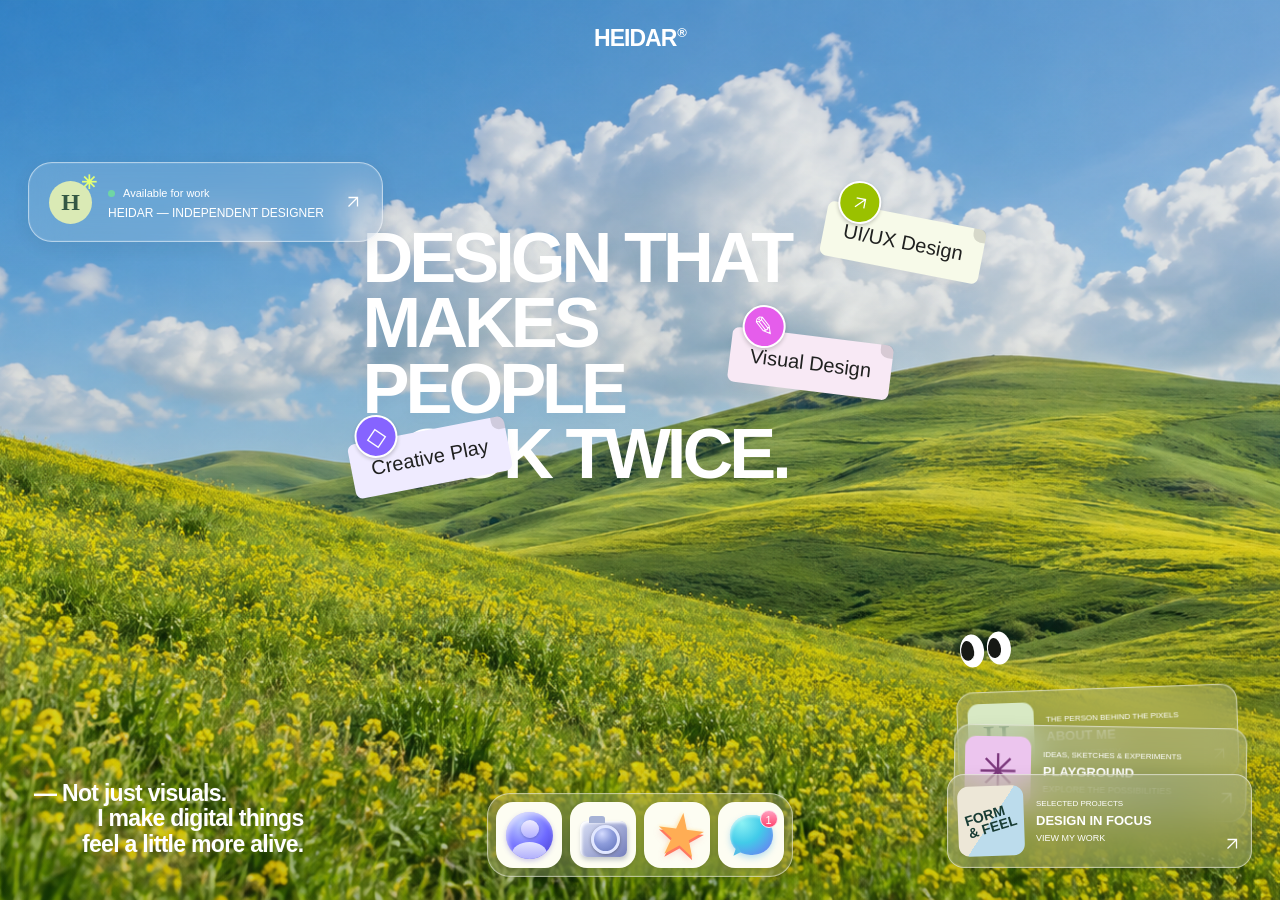
==== commit dc14bd61: "Expand designer introduction card on hover and keyboard focus" ====
--- a/index.html
+++ b/index.html
@@ -10,7 +10,7 @@
 <a class="skip" href="#main">Skip to content</a>
 <header class="wordmark"><a href="./">HEIDAR<span>®</span></a></header>
 <main id="main" class="scene">
-<a class="designer glass" href="about.html"><span class="avatar" aria-hidden="true">H<span>✳</span></span><span><span class="status"><i></i>Available for work</span><strong>HEIDAR — INDEPENDENT DESIGNER</strong></span><span class="designer-arrow"><svg viewBox="0 0 24 24" width="18" height="18" fill="none" stroke="currentColor" stroke-width="1.7" aria-hidden="true"><path d="M6 18 18 6M6 6h12v12"/></svg></span></a>
+<a class="designer glass" href="about.html"><span class="avatar" aria-hidden="true">H<span>✳</span></span><span class="designer-summary"><span class="status"><i></i>Available for work</span><strong>HEIDAR — INDEPENDENT DESIGNER</strong></span><span class="designer-details"><span class="designer-bio">I design clear websites, thoughtful interfaces, and digital experiences that feel alive.</span><span class="designer-skills">UI/UX Design · Visual Design · Web Design</span></span><span class="designer-arrow"><svg viewBox="0 0 24 24" width="18" height="18" fill="none" stroke="currentColor" stroke-width="1.7" aria-hidden="true"><path d="M6 18 18 6M6 6h12v12"/></svg></span></a>
 <div class="headline">
 <h1>DESIGN THAT<br>MAKES<br>PEOPLE<br>LOOK TWICE.</h1>
 <a class="sticker sticker-ui" href="work.html"><span class="sticker-icon"><svg viewBox="0 0 24 24" width="18" height="18" fill="none" stroke="currentColor" stroke-width="1.7" aria-hidden="true"><path d="M6 18 18 6M6 6h12v12"/></svg></span><span>UI/UX Design</span><i></i></a>
--- a/assets/style.css
+++ b/assets/style.css
@@ -1,3 +1,19 @@
 :root{--white:#fff;--ink:#172b29;--lime:#bada03}*{box-sizing:border-box}body{margin:0;font-family:Arial,Helvetica,sans-serif}a{color:inherit;text-decoration:none}a:focus-visible{outline:3px solid #e6ff74;outline-offset:6px}button,a{-webkit-tap-highlight-color:transparent}.landing{color:white;background:#63858d url('landscape.png') center center/cover no-repeat;min-height:100svh;position:relative;isolation:isolate}.landing:before{content:"";position:absolute;inset:0;background:linear-gradient(180deg,#18344424,#18331e19 50%,#10270836);z-index:-1}.wordmark{text-align:center;position:absolute;top:25px;left:0;right:0;z-index:5;font-weight:800;font-size:23px;letter-spacing:-1px}.wordmark span{font-size:13px;vertical-align:top;margin-left:1px}.scene{position:relative;min-height:100svh}.glass{background:#ffffff23;border:1px solid #ffffff80;box-shadow:inset 0 0 0 1px #ffffff12,0 5px 18px #16291812;-webkit-backdrop-filter:blur(18px);backdrop-filter:blur(18px)}.designer{position:absolute;top:18%;left:28px;display:flex;align-items:center;gap:16px;padding:17px 20px;border-radius:24px;width:355px;transition:background .2s}.designer:hover{background:#ffffff35}.avatar{position:relative;width:43px;height:43px;border-radius:50%;background:#daeab5;color:#345845;display:grid;place-items:center;font:bold 24px Georgia;flex-shrink:0}.avatar>span{position:absolute;font-size:19px;top:-10px;right:-5px;color:#e5ff75}.status{display:flex;align-items:center;gap:8px;font-size:11px;margin-bottom:7px}.status i{width:7px;height:7px;background:#6fd5a4;border-radius:50%}.designer strong{font-size:12px;font-weight:500;display:block;white-space:nowrap}.designer-arrow{font-size:19px;margin-left:auto}.headline{position:absolute;top:25%;left:50%;transform:translateX(-50%);width:555px}h1{font-size:clamp(58px,5.5vw,90px);font-weight:850;line-height:.93;letter-spacing:-4px;margin:0;text-shadow:0 2px 18px #25462108}.sticker{position:absolute;display:flex;align-items:center;justify-content:center;border-radius:7px;color:#202120;padding:16px 20px;font-size:20px;font-weight:500;box-shadow:0 5px 10px #00000008;white-space:nowrap;transition:translate .2s}.sticker:hover{translate:0 -5px}.sticker-ui{right:-66px;top:-10px;background:#f7fae9;transform:rotate(11deg)}.sticker-art{right:26px;top:111px;background:#f8e9f5;transform:rotate(7deg)}.sticker-3d{left:-12px;top:205px;background:#efebff;transform:rotate(-11deg)}.sticker-icon{position:absolute;top:-25px;left:9px;width:43px;height:43px;border-radius:50%;border:2px solid white;display:grid;place-items:center;color:white;font-size:26px;box-shadow:0 2px 4px #0003}.sticker-ui .sticker-icon{background:#9ac100}.sticker-art .sticker-icon{background:#e55deb}.sticker-3d .sticker-icon{background:#8664ff}.sticker i{position:absolute;right:0;top:0;width:13px;height:13px;background:#0002;border-radius:0 6px 0 8px}.manifesto{position:absolute;bottom:43px;left:34px;font-size:23px;line-height:1.1;letter-spacing:-.7px;font-weight:600;margin:0}.manifesto .indent{display:block;text-align:right;margin-left:48px}.eyes{position:absolute;right:21%;bottom:26%;display:flex;gap:3px;transform:rotate(-6deg)}.eyes span{display:block;width:24px;height:33px;border-radius:50%;background:white;position:relative}.eyes span:after{content:"";position:absolute;left:1px;bottom:4px;width:13px;height:20px;background:#171915;border-radius:50%;border-bottom:3px solid white}.dock{position:fixed;bottom:23px;left:50%;transform:translateX(-50%);display:flex;gap:8px;padding:8px;border-radius:23px;z-index:10}.dock-link{position:relative;background:#fdfdf2;width:66px;height:66px;border-radius:17px;display:grid;place-items:center;transition:transform .2s;box-shadow:0 2px 4px #0001}.dock-link:hover,.dock-link:focus-visible{transform:translateY(-8px)}.tooltip{position:absolute;bottom:calc(100% + 15px);left:50%;transform:translateX(-50%);white-space:nowrap;background:#263d35e8;padding:7px 12px;border-radius:8px;font-size:12px;opacity:0;pointer-events:none;transition:opacity .2s}.dock-link:hover .tooltip,.dock-link:focus-visible .tooltip{opacity:1}.dock-icon{display:block;width:47px;height:47px;position:relative}.icon-person{border-radius:50%;background:radial-gradient(circle at 35% 25%,#c0ceff,#6e6aff 55%,#443ac9);box-shadow:inset 2px 3px 5px #fff9,0 2px 5px #685ed555;overflow:hidden}.icon-person:before{content:"";position:absolute;top:8px;left:15px;width:18px;height:18px;border-radius:50%;background:linear-gradient(#f0edff,#b2b0ff);box-shadow:0 1px 3px #32388066}.icon-person:after{content:"";position:absolute;bottom:-7px;left:6px;width:35px;height:24px;border-radius:50%;background:linear-gradient(#e5e5ff,#9a98fa)}.icon-camera{height:36px;margin-top:7px;border-radius:7px;background:linear-gradient(135deg,#dce2f6,#737dba);box-shadow:inset 2px 2px 3px white,1px 3px 4px #52607d50}.icon-camera:before{content:"";position:absolute;top:-5px;left:9px;width:16px;height:7px;border-radius:3px 3px 0 0;background:#a6b2d5}.icon-camera i{position:absolute;width:29px;height:29px;top:4px;left:11px;border-radius:50%;border:3px solid #e1e7ff;background:radial-gradient(circle at 35% 25%,#d5dcff,#8d9cdb 45%,#6173b8);box-shadow:0 1px 3px #3337}.icon-star{font-size:59px;line-height:47px;color:#ffad54;text-shadow:1px 3px 0 #ff785f,-1px -1px 3px #ffeebb,0 4px 7px #e7647144;transform:rotate(7deg)}.icon-chat{width:43px;height:40px;border-radius:48%;background:radial-gradient(circle at 28% 20%,#8bf2f4,#42cbe9 45%,#6489f0 85%);box-shadow:inset 1px 2px 3px #fff8,0 3px 6px #55b7ed66}.icon-chat:after{content:"";position:absolute;bottom:-3px;left:5px;border:6px solid transparent;border-left-color:#52bde6;transform:rotate(18deg)}.icon-chat i{position:absolute;right:-5px;top:-5px;width:18px;height:18px;border-radius:50%;background:linear-gradient(#ffa2c0,#ff426d);color:white;font-style:normal;font-size:11px;text-align:center;line-height:18px;border:1px solid #ffe4ee}.project-stack{position:absolute;width:305px;height:180px;bottom:32px;right:28px}.stack-card{position:absolute;right:0;width:305px;height:94px;border-radius:17px;display:flex;align-items:center;gap:12px;padding:10px;transition:transform .25s,background .25s;transform-origin:bottom center;background:#adb39165}.card-back{top:0;width:281px;right:12px;transform:rotate(-2deg)}.card-middle{top:38px;width:293px;right:6px;transform:rotate(1deg)}.card-front{top:86px}.stack-card:hover,.stack-card:focus-visible{transform:translate(-12px,-45px);background:#718475ed;z-index:4}.thumb{width:66px;height:70px;flex-shrink:0;border-radius:11px;display:grid;place-items:center;overflow:hidden}.thumb-work{background:linear-gradient(125deg,#ede7d7 50%,#bcdcec 50%);color:#183c34;transform:rotate(-2deg)}.thumb-work>span{font-size:14px;line-height:.95;font-weight:900;transform:rotate(-15deg)}.thumb-play{background:#ecc5ee;color:#7b387c;font-size:48px}.thumb-about{background:#d8e9c4;color:#38664a;font:38px Georgia}.card-copy{display:flex;flex-direction:column;gap:5px}.card-copy small{font-size:8px}.card-copy strong{font-size:13px}.card-copy>span{font-size:9px;text-transform:uppercase}.card-arrow{margin-left:auto;align-self:flex-end;font-size:16px}.skip{position:absolute;top:-100px;left:15px;background:#173c2f;padding:12px;z-index:20}.skip:focus{top:15px}.inner{background:#f4f4e9;color:var(--ink);min-height:100svh}.inner-header{display:flex;justify-content:space-between;align-items:center;max-width:1100px;margin:auto;padding:30px 28px;border-bottom:1px solid #d4d9cc}.inner-brand{font-weight:900;font-size:23px;letter-spacing:-1px}.inner-header nav{display:flex;gap:25px;font-size:13px}.inner-header [aria-current]{border-bottom:1px solid;padding-bottom:5px}.page{max-width:1100px;margin:auto;padding:70px 28px}.page .eyebrow{text-transform:uppercase;font-size:12px;letter-spacing:2px;color:#607453}.page h1{font-size:clamp(45px,7vw,85px);line-height:1.05;letter-spacing:-3px;margin:22px 0 30px}.page .lead{max-width:620px;font-size:19px;line-height:1.7;color:#5c6b5e}.page-grid{display:grid;grid-template-columns:repeat(3,1fr);gap:22px;margin-top:45px}.sample{border:1px solid #d4d9cc;border-radius:18px;padding:18px}.sample-art{height:210px;border-radius:10px;display:grid;place-items:center;background:#d8e7c4;font:bold 45px Georgia;color:#43614a}.sample:nth-child(2) .sample-art{background:#eacbdf;color:#8c5480}.sample:nth-child(3) .sample-art{background:#d2deec;color:#485e7e}.sample h2{font-size:20px;margin-top:22px}.sample p,.page-copy{font-size:15px;line-height:1.8;color:#5c6b5e}.page-copy{max-width:650px}.tags{display:flex;gap:10px;flex-wrap:wrap;margin:25px 0}.tags span{padding:9px 14px;border:1px solid #cdd5c3;border-radius:50px;font-size:13px}.contact-link{display:inline-block;background:#284c37;color:white;padding:16px 25px;border-radius:10px;margin-top:15px}.page-footer{margin-top:65px;font-size:12px;color:#607453;border-top:1px solid #d4d9cc;padding-top:20px}@media(min-width:1700px){.headline{width:600px;top:26%}.sticker-art{top:135px}.sticker-3d{top:225px}}@media(max-width:1150px){.designer{top:13%;width:300px;padding:14px}.designer strong{font-size:10px}.headline{top:30%;width:470px}h1{font-size:70px}.sticker-ui{right:-15px}.sticker-art{top:90px;right:15px}.sticker-3d{top:165px}.sticker{font-size:16px;padding:13px 16px}.manifesto{font-size:18px;bottom:140px;left:25px}.project-stack{width:270px;right:20px;bottom:135px}.stack-card{width:270px}.card-back{width:246px}.card-middle{width:258px}.eyes{display:none}}@media(max-width:700px){.landing{background-position:45% center}.wordmark{top:22px;font-size:20px}.scene{min-height:980px}.designer{top:90px;left:22px;right:22px;width:auto;max-width:355px}.headline{top:255px;width:calc(100% - 50px);max-width:420px}h1{font-size:clamp(49px,11.8vw,70px);letter-spacing:-2.5px}.sticker-ui{top:-35px;right:5px;transform:rotate(9deg)}.sticker-art{top:103px;right:0}.sticker-3d{top:195px;left:0}.sticker{font-size:14px;padding:12px 14px}.sticker-icon{width:32px;height:32px;top:-21px;font-size:21px}.manifesto{top:575px;bottom:auto;left:25px;font-size:20px}.project-stack{top:685px;bottom:auto;right:22px;width:305px}.stack-card{width:305px}.card-back{width:281px}.card-middle{width:293px}.dock{bottom:16px;padding:7px;border-radius:21px}.dock-link{width:58px;height:58px;border-radius:15px}.dock-icon{transform:scale(.9)}.tooltip{display:none}.page-grid{grid-template-columns:1fr}.inner-header{align-items:flex-start;gap:20px}.inner-header nav{gap:12px;flex-wrap:wrap;font-size:12px}.page{padding-top:45px}.page h1{font-size:49px}.page .lead{font-size:17px}}@media(prefers-reduced-motion:reduce){*{transition:none!important}}
 @media(hover:hover) and (min-width:701px){.project-stack:hover .card-back,.project-stack:focus-within .card-back{top:-110px;transform:rotate(-3deg)}.project-stack:hover .card-middle,.project-stack:focus-within .card-middle{top:-12px;transform:rotate(1deg)}.stack-card{transition:top .25s,transform .25s,background .25s}.stack-card:hover{transform:translateX(-8px)}}
 @media(max-width:700px){.scene{min-height:1110px}.project-stack{height:295px}.card-back{top:0;right:0;width:305px;transform:none}.card-middle{top:100px;right:0;width:305px;transform:none}.card-front{top:200px}.stack-card:hover,.stack-card:focus-visible{transform:none}}
+
+/* Designer introduction: the compact card unfolds in place. */
+.designer{display:block;height:80px;overflow:hidden;z-index:6;transition:height .35s ease,background .35s ease}
+.designer .avatar{position:absolute;top:18px;left:20px}
+.designer-summary{position:absolute;top:24px;left:79px;right:35px;transition:top .35s ease,left .35s ease}
+.designer-arrow{position:absolute;right:20px;top:30px;transition:opacity .2s ease}
+.designer-details{position:absolute;top:136px;left:20px;right:20px;visibility:hidden;opacity:0;transform:translateY(8px);transition:opacity .2s ease,transform .3s ease,visibility .2s}
+.designer-bio{display:block;font-size:12px;line-height:1.45}
+.designer-skills{display:block;margin-top:14px;color:#edf1dd;font-size:11px;line-height:1.5}
+.designer:is(:hover,:focus-visible){height:225px;background:#c2d6da40}
+.designer:is(:hover,:focus-visible) .designer-summary{top:85px;left:20px;right:20px}
+.designer:is(:hover,:focus-visible) .designer-arrow{opacity:0}
+.designer:is(:hover,:focus-visible) .designer-details{visibility:visible;opacity:1;transform:translateY(0);transition-delay:.1s}
+@media(max-width:1150px){.designer-summary{left:76px}.designer strong{font-size:10px}.designer-bio{font-size:12px}.designer-skills{font-size:10px}}
+@media(hover:none) and (pointer:coarse){.designer{height:225px;background:#c2d6da40}.designer-summary{top:85px;left:20px;right:20px}.designer-arrow{opacity:0}.designer-details{visibility:visible;opacity:1;transform:none}}
+@media(hover:none) and (pointer:coarse) and (max-width:700px){.headline{top:370px}.manifesto{top:690px}.project-stack{top:800px}.scene{min-height:1230px}}
